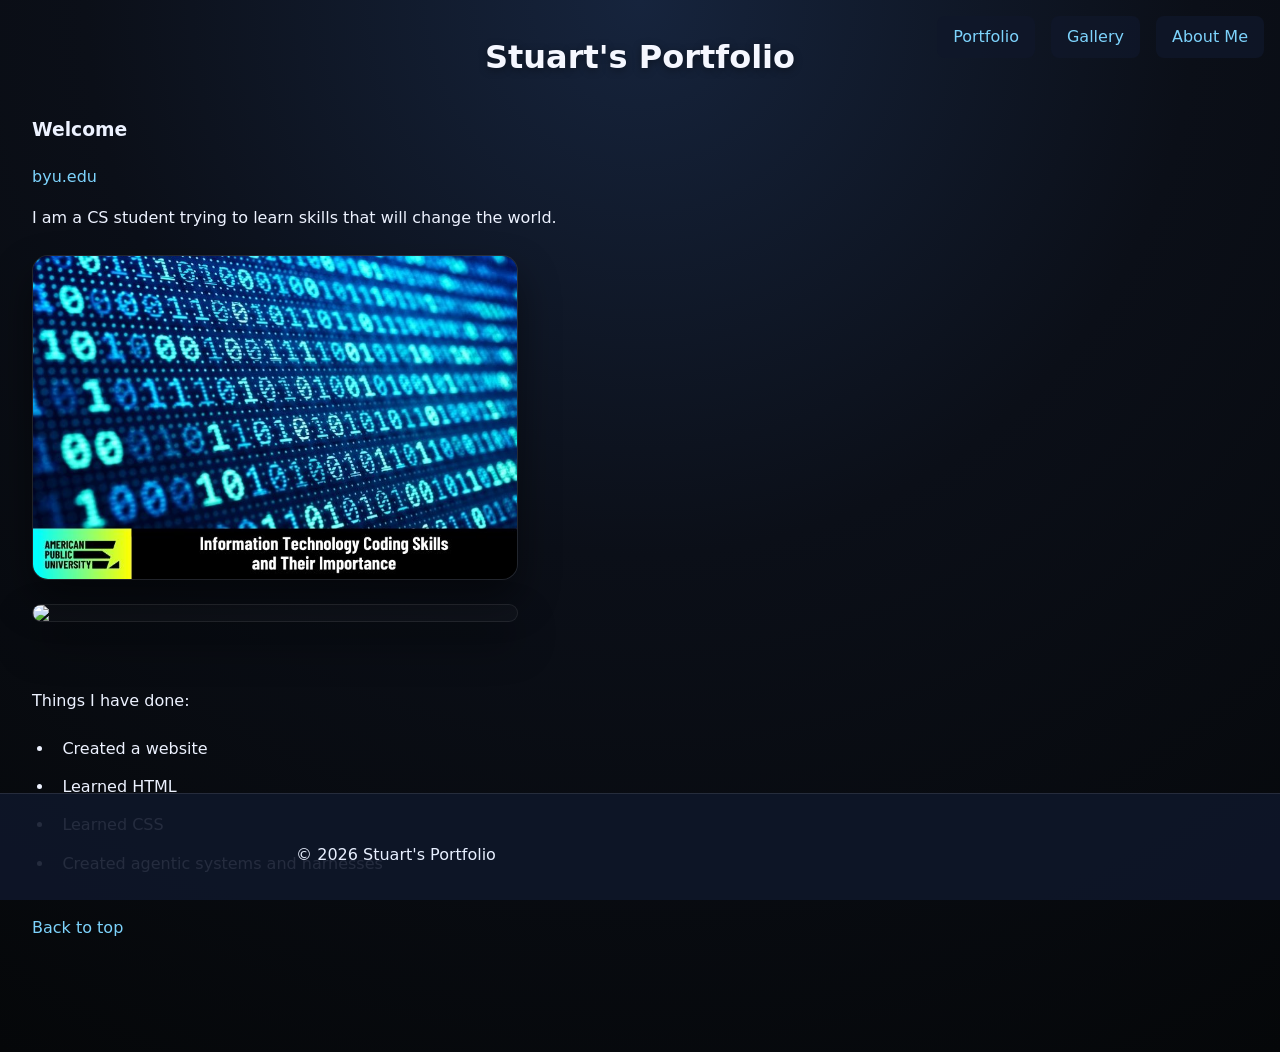
==== index.html @ fbf5fbe2 "Initial commit" ====
<!doctype html>
<html lang="en">
  <head>
    <meta charset="UTF-8" />
    <title>Stuart's portfolio</title>
    <link rel="stylesheet" href="css/styles.css" />
  </head>
  <body>
    <nav>
      <a href="index.html">Portfolio</a>
      <a href="html/gallery.html">Gallery</a>
      <a href="html/aboutme.html">About Me</a>
    </nav>
    <header>
      <h1>Stuart's Portfolio</h1>
    </header>
    <main>
      <a id="top"></a>
      <h3>Welcome</h3>
      <a href="byu.edu">byu.edu</a>
      <p>
        I am a CS student trying to learn skills that will change the world.
      </p>
      <img width="40%" src="images/coding-skills-apu.jpg"/>
      <img width="40%" src="https://img-cdn.inc.com/image/upload/f_webp,c_fit,w_1920,q_auto/images/panoramic/getty_485008244_105123.jpg" />
      <br />
      <p>Things I have done:</p>
      <ul>
        <li>Created a website</li>
        <li>Learned HTML</li>
        <li>Learned CSS</li>
        <li>Created agentic systems and harnesses</li>
      </ul>
      <p><a href="#top">Back to top</a></p>
    </main>
    <footer>
      <p>&copy; 2026 Stuart's Portfolio</p>
    </footer>
  </body>
</html>
<!--  -->
---- css/styles.css ----
:root {
  color-scheme: dark;
  color: #e8f0ff;
  background: #0b0f18;
}
* {
  box-sizing: border-box;
}
body {
  margin: 0;
  min-height: 100vh;
  font-family:
    system-ui,
    -apple-system,
    BlinkMacSystemFont,
    "Segoe UI",
    sans-serif;
  background: radial-gradient(
    circle at top,
    #16243d 0%,
    #0b0f18 45%,
    #050709 100%
  );
  color: #edf2ff;
  line-height: 1.6;
  padding: 2rem;
}
h1,
h3 {
  margin-top: 0;
}
h1 {
  color: #f5f7ff;
  text-shadow: 0 2px 8px rgba(0, 0, 0, 0.4);
}
a {
  color: #7dd3fc;
  text-decoration: none;
}
a:hover {
  color: #c7f9ff;
  text-decoration: underline;
}
p,
li {
  max-width: 760px;
}
li {
  transition:
    background 0.25s ease,
    color 0.25s ease;
  padding: 0.4rem 0.5rem;
  border-radius: 0.75rem;
}
li:hover {
  background: rgba(125, 211, 252, 0.15);
  color: #eaf7ff;
  text-decoration: underline;
}
ul {
  padding-left: 1.4rem;
}
img {
  display: block;
  max-width: 100%;
  margin: 1.5rem 0;
  border-radius: 1rem;
  box-shadow: 0 20px 40px rgba(0, 0, 0, 0.45);
  border: 1px solid rgba(255, 255, 255, 0.08);
  background: rgba(255, 255, 255, 0.02);
}
p:last-of-type {
  margin-top: 2rem;
}

.gallery-page {
  max-width: 980px;
  margin: 0 auto;
}

.carousel {
  position: relative;
  overflow: hidden;
  border-radius: 1.5rem;
  border: 1px solid rgba(255, 255, 255, 0.1);
  background: rgba(255, 255, 255, 0.03);
  box-shadow: 0 30px 70px rgba(0, 0, 0, 0.35);
  margin-top: 2rem;
}

.carousel-track {
  position: relative;
  min-height: 420px;
}

.carousel-image {
  position: absolute;
  inset: 0;
  width: 100%;
  height: 100%;
  object-fit: cover;
  opacity: 0;
  transition: opacity 0.45s ease;
}

.carousel-image.active {
  opacity: 1;
}

.carousel-button {
  position: absolute;
  top: 50%;
  transform: translateY(-50%);
  width: 3rem;
  height: 3rem;
  border: none;
  border-radius: 999px;
  background: rgba(15, 23, 42, 0.85);
  color: #e8f0ff;
  font-size: 1.5rem;
  cursor: pointer;
  box-shadow: 0 12px 24px rgba(0, 0, 0, 0.3);
}

.carousel-button:hover {
  background: rgba(29, 78, 216, 0.9);
}

.carousel-button--prev {
  left: 1rem;
}

.carousel-button--next {
  right: 1rem;
}

.carousel-indicators {
  display: flex;
  justify-content: center;
  gap: 0.5rem;
  padding: 1rem;
}

.indicator-button {
  width: 0.9rem;
  height: 0.9rem;
  border-radius: 50%;
  border: none;
  background: rgba(255, 255, 255, 0.3);
  cursor: pointer;
  transition:
    background 0.2s ease,
    transform 0.2s ease;
}

.indicator-button.active {
  background: #7dd3fc;
  transform: scale(1.2);
}

.indicator-button:hover {
  background: rgba(125, 211, 252, 0.7);
}

nav {
  position: absolute;
  top: 1rem;
  right: 1rem;
  display: flex;
  gap: 1rem;
}

nav a {
  padding: 0.5rem 1rem;
  background: rgba(15, 23, 42, 0.8);
  border-radius: 0.5rem;
  transition: background 0.2s ease;
}

nav a:hover {
  background: rgba(29, 78, 216, 0.9);
}

header {
  margin-bottom: 2rem;
  text-align: center;
}

main {
  padding-bottom: 4rem; /* space for footer */
}

footer {
  position: fixed;
  bottom: 0;
  left: 0;
  width: 100%;
  background: rgba(15, 23, 42, 0.9);
  color: #e8f0ff;
  text-align: center;
  padding: 1rem;
  border-top: 1px solid rgba(255, 255, 255, 0.1);
}

/*  */
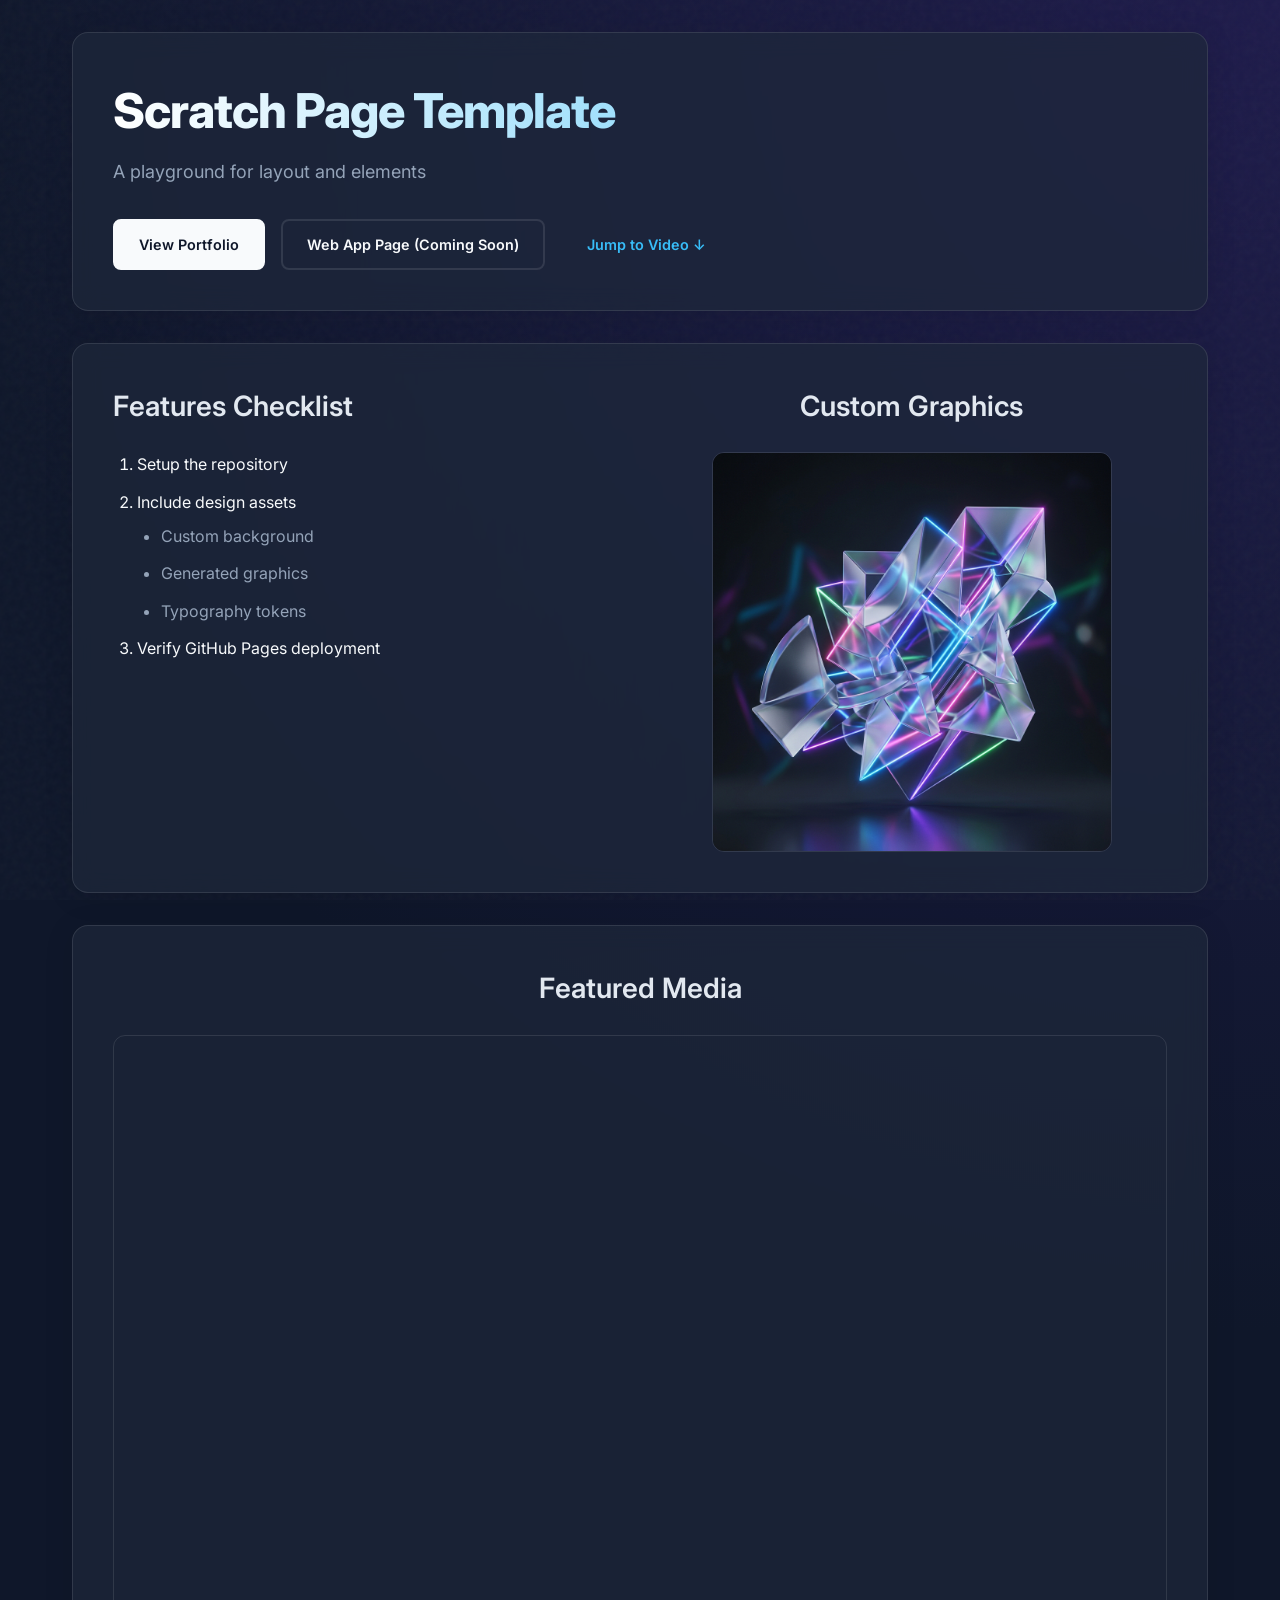
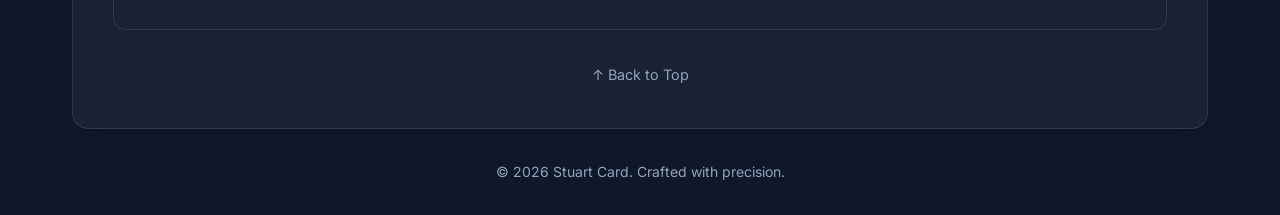
==== commit 7365bdf3: "First round of prompts, got the portfolio page and scratch page" ====
--- a/index.html
+++ b/index.html
@@ -1,41 +1,74 @@
-<!doctype html>
+<!DOCTYPE html>
 <html lang="en">
-  <head>
-    <meta charset="UTF-8" />
-    <title>Stuart's portfolio</title>
-    <link rel="stylesheet" href="css/styles.css" />
-  </head>
-  <body>
-    <nav>
-      <a href="index.html">Portfolio</a>
-      <a href="html/gallery.html">Gallery</a>
-      <a href="html/aboutme.html">About Me</a>
-    </nav>
-    <header>
-      <h1>Stuart's Portfolio</h1>
-    </header>
-    <main>
-      <a id="top"></a>
-      <h3>Welcome</h3>
-      <a href="byu.edu">byu.edu</a>
-      <p>
-        I am a CS student trying to learn skills that will change the world.
-      </p>
-      <img width="40%" src="images/coding-skills-apu.jpg"/>
-      <img width="40%" src="https://img-cdn.inc.com/image/upload/f_webp,c_fit,w_1920,q_auto/images/panoramic/getty_485008244_105123.jpg" />
-      <br />
-      <p>Things I have done:</p>
-      <ul>
-        <li>Created a website</li>
-        <li>Learned HTML</li>
-        <li>Learned CSS</li>
-        <li>Created agentic systems and harnesses</li>
-      </ul>
-      <p><a href="#top">Back to top</a></p>
-    </main>
-    <footer>
-      <p>&copy; 2026 Stuart's Portfolio</p>
-    </footer>
-  </body>
+<head>
+    <meta charset="UTF-8">
+    <meta name="viewport" content="width=device-width, initial-scale=1.0">
+    <title>Scratch Page Template</title>
+    <!-- Link to professional custom CSS -->
+    <link rel="stylesheet" href="css/scratch.css">
+    <!-- Modern typography via Google Fonts -->
+    <link rel="preconnect" href="https://fonts.googleapis.com">
+    <link rel="preconnect" href="https://fonts.gstatic.com" crossorigin>
+    <link href="https://fonts.googleapis.com/css2?family=Inter:wght@300;400;600;800&display=swap" rel="stylesheet">
+</head>
+<body>
+    <div class="background-overlay"></div>
+    <div class="container">
+        
+        <header class="glass-panel main-header">
+            <h1>Scratch Page Template</h1>
+            <p class="subtitle">A playground for layout and elements</p>
+            <nav class="nav-links">
+                <!-- Navigation back to portfolio -->
+                <a href="portfolio.html" class="btn">View Portfolio</a>
+                <!-- Placeholder for Web App Page -->
+                <a href="#" class="btn btn-outline">Web App Page (Coming Soon)</a>
+                <!-- On-page anchor trigger -->
+                <a href="#video-section" class="btn btn-ghost">Jump to Video ↓</a>
+            </nav>
+        </header>
+
+        <main>
+            <section class="glass-panel layout-grid">
+                <!-- Ordered list with embedded unordered list -->
+                <div class="content-block list-container">
+                    <h2>Features Checklist</h2>
+                    <ol>
+                        <li>Setup the repository</li>
+                        <li>Include design assets
+                            <ul>
+                                <li>Custom background</li>
+                                <li>Generated graphics</li>
+                                <li>Typography tokens</li>
+                            </ul>
+                        </li>
+                        <li>Verify GitHub Pages deployment</li>
+                    </ol>
+                </div>
+
+                <!-- Custom Image (not from Bootstrap) -->
+                <div class="content-block image-container">
+                    <h2>Custom Graphics</h2>
+                    <img src="images/scratch_graphic.png" alt="Abstract 3D Graphic" class="custom-image">
+                </div>
+            </section>
+
+            <!-- YouTube Video Section -->
+            <section id="video-section" class="glass-panel video-section">
+                <h2>Featured Media</h2>
+                <div class="video-wrapper">
+                    <!-- Embedded YouTube iframe -->
+                    <iframe width="560" height="315" src="https://www.youtube.com/embed/jfKfPfyJRdk" title="Lofi Girl - beats to relax/study to" frameborder="0" allow="accelerometer; autoplay; clipboard-write; encrypted-media; gyroscope; picture-in-picture; web-share" referrerpolicy="strict-origin-when-cross-origin" allowfullscreen></iframe>
+                </div>
+                <!-- On-page anchor target back to top -->
+                <a href="#" class="back-to-top">↑ Back to Top</a>
+            </section>
+            
+        </main>
+        
+        <footer>
+            <p>&copy; 2026 Stuart Card. Crafted with precision.</p>
+        </footer>
+    </div>
+</body>
 </html>
-<!--  -->
--- a/css/scratch.css
+++ b/css/scratch.css
@@ -0,0 +1,242 @@
+/* 
+  Custom CSS for Scratch Page
+  Ensuring a premium, "cinematic" 1:1 pixel-perfect design
+  with a dynamic, responsive layout.
+*/
+
+:root {
+    --bg-color: #0f172a;
+    --text-primary: #f8fafc;
+    --text-secondary: #94a3b8;
+    --accent-glow: rgba(56, 189, 248, 0.5);
+    --accent-solid: #38bdf8;
+    --glass-bg: rgba(30, 41, 59, 0.7);
+    --glass-border: rgba(255, 255, 255, 0.1);
+    --transition-speed: 0.3s;
+}
+
+* {
+    margin: 0;
+    padding: 0;
+    box-sizing: border-box;
+}
+
+html {
+    scroll-behavior: smooth;
+}
+
+body {
+    font-family: 'Inter', sans-serif;
+    background-color: var(--bg-color);
+    color: var(--text-primary);
+    line-height: 1.6;
+    overflow-x: hidden;
+    position: relative;
+    /* Custom background image/gradient */
+    background: radial-gradient(circle at top right, #1e1b4b, #0f172a 60%);
+    min-height: 100vh;
+}
+
+.background-overlay {
+    position: fixed;
+    top: 0;
+    left: 0;
+    width: 100vw;
+    height: 100vh;
+    background: url('data:image/svg+xml;utf8,<svg viewBox="0 0 200 200" xmlns="http://www.w3.org/2000/svg"><filter id="noiseFilter"><feTurbulence type="fractalNoise" baseFrequency="0.65" numOctaves="3" stitchTiles="stitch"/></filter><rect width="100%" height="100%" filter="url(%23noiseFilter)" opacity="0.03"/></svg>');
+    pointer-events: none;
+    z-index: 0;
+}
+
+.container {
+    max-width: 1200px;
+    margin: 0 auto;
+    padding: 2rem;
+    position: relative;
+    z-index: 1;
+}
+
+/* Glassmorphism Panels */
+.glass-panel {
+    background: var(--glass-bg);
+    backdrop-filter: blur(12px);
+    -webkit-backdrop-filter: blur(12px);
+    border: 1px solid var(--glass-border);
+    border-radius: 16px;
+    padding: 2.5rem;
+    margin-bottom: 2rem;
+    box-shadow: 0 4px 30px rgba(0, 0, 0, 0.1);
+    transform: translateY(0);
+    transition: transform var(--transition-speed), box-shadow var(--transition-speed);
+}
+
+.glass-panel:hover {
+    transform: translateY(-5px);
+    box-shadow: 0 10px 40px rgba(0, 0, 0, 0.3);
+}
+
+/* Typography */
+h1 {
+    font-size: 3rem;
+    font-weight: 800;
+    letter-spacing: -1px;
+    margin-bottom: 0.5rem;
+    background: linear-gradient(to right, #fff, var(--accent-solid));
+    -webkit-background-clip: text;
+    -webkit-text-fill-color: transparent;
+}
+
+h2 {
+    font-size: 1.75rem;
+    font-weight: 600;
+    margin-bottom: 1.5rem;
+    color: #e2e8f0;
+}
+
+.subtitle {
+    font-size: 1.125rem;
+    color: var(--text-secondary);
+    margin-bottom: 2rem;
+}
+
+/* Buttons */
+.nav-links {
+    display: flex;
+    gap: 1rem;
+    flex-wrap: wrap;
+}
+
+.btn {
+    display: inline-block;
+    padding: 0.75rem 1.5rem;
+    border-radius: 8px;
+    text-decoration: none;
+    font-weight: 600;
+    font-size: 0.9rem;
+    transition: all var(--transition-speed);
+    cursor: pointer;
+}
+
+.btn {
+    background: var(--text-primary);
+    color: var(--bg-color);
+    border: 2px solid var(--text-primary);
+}
+
+.btn:hover {
+    background: transparent;
+    color: var(--text-primary);
+    box-shadow: 0 0 15px var(--accent-glow);
+}
+
+.btn-outline {
+    background: transparent;
+    color: var(--text-primary);
+    border: 2px solid var(--glass-border);
+}
+
+.btn-outline:hover {
+    border-color: var(--accent-solid);
+    color: var(--accent-solid);
+}
+
+.btn-ghost {
+    background: transparent;
+    color: var(--accent-solid);
+    border: 2px solid transparent;
+}
+
+.btn-ghost:hover {
+    background: rgba(56, 189, 248, 0.1);
+}
+
+/* Layout Grid */
+.layout-grid {
+    display: grid;
+    grid-template-columns: 1fr;
+    gap: 2rem;
+}
+
+@media (min-width: 768px) {
+    .layout-grid {
+        grid-template-columns: 1fr 1fr;
+    }
+}
+
+/* Lists */
+.list-container ol {
+    padding-left: 1.5rem;
+    color: var(--text-primary);
+}
+
+.list-container li {
+    margin-bottom: 0.75rem;
+}
+
+.list-container ul {
+    margin-top: 0.5rem;
+    padding-left: 1.5rem;
+    color: var(--text-secondary);
+    list-style-type: disc;
+}
+
+/* Images */
+.image-container {
+    display: flex;
+    flex-direction: column;
+    align-items: center;
+}
+
+.custom-image {
+    width: 100%;
+    max-width: 400px;
+    border-radius: 12px;
+    border: 1px solid var(--glass-border);
+    transition: transform var(--transition-speed);
+}
+
+.custom-image:hover {
+    transform: scale(1.02);
+}
+
+/* Video Section */
+.video-section {
+    text-align: center;
+}
+
+.video-wrapper {
+    position: relative;
+    padding-bottom: 56.25%; /* 16:9 Aspect Ratio */
+    height: 0;
+    overflow: hidden;
+    max-width: 100%;
+    border-radius: 12px;
+    border: 1px solid var(--glass-border);
+    margin-bottom: 2rem;
+}
+
+.video-wrapper iframe {
+    position: absolute;
+    top: 0;
+    left: 0;
+    width: 100%;
+    height: 100%;
+}
+
+.back-to-top {
+    color: var(--text-secondary);
+    text-decoration: none;
+    font-size: 0.9rem;
+    transition: color 0.2s;
+}
+
+.back-to-top:hover {
+    color: var(--accent-solid);
+}
+
+footer {
+    text-align: center;
+    color: var(--text-secondary);
+    font-size: 0.875rem;
+    margin-top: 2rem;
+}
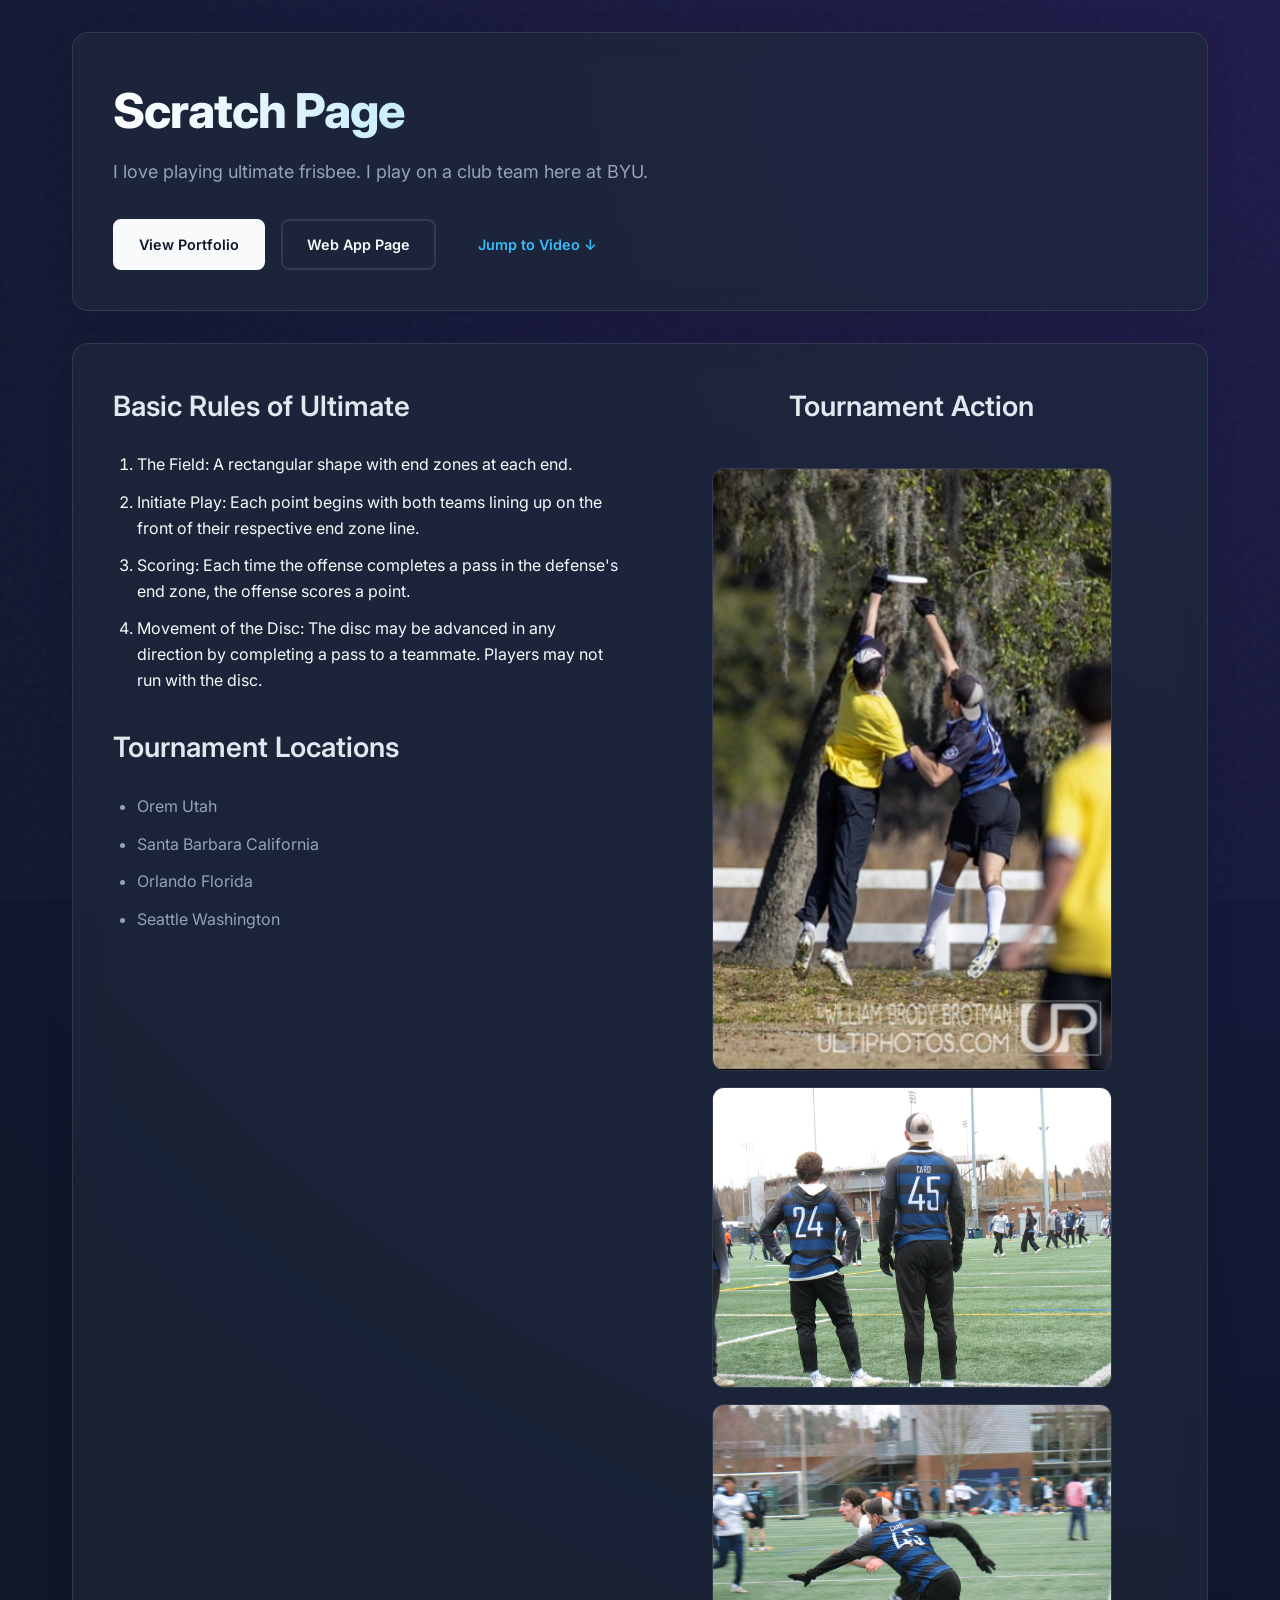
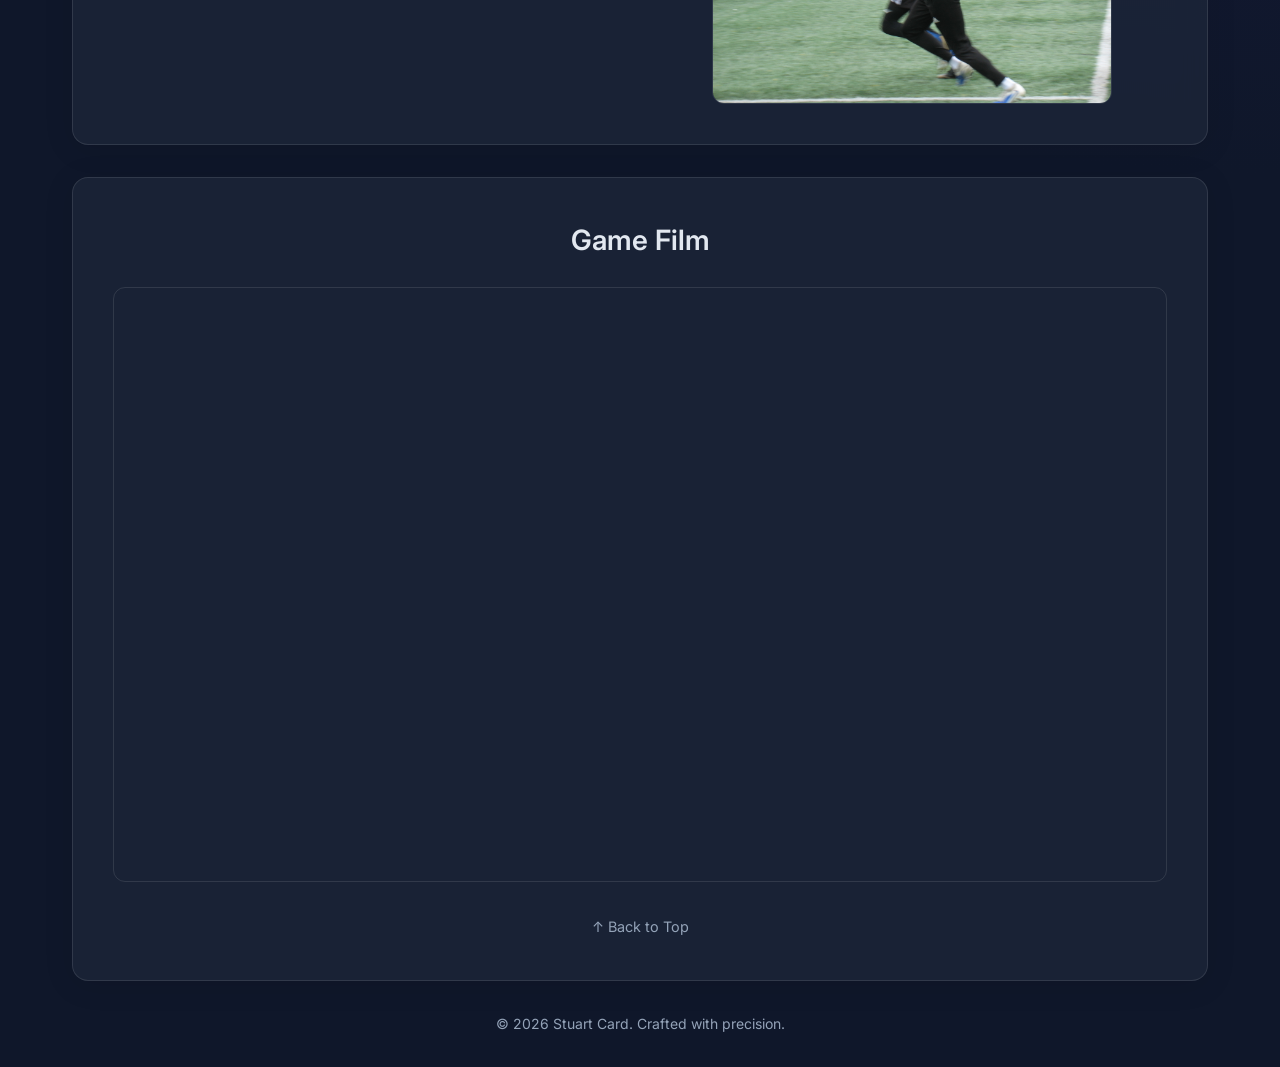
==== commit 2c5e07f5: "Next update" ====
--- a/index.html
+++ b/index.html
@@ -16,13 +16,13 @@
     <div class="container">
         
         <header class="glass-panel main-header">
-            <h1>Scratch Page Template</h1>
-            <p class="subtitle">A playground for layout and elements</p>
+            <h1>Scratch Page</h1>
+            <p class="subtitle">I love playing ultimate frisbee. I play on a club team here at BYU. </p>
             <nav class="nav-links">
                 <!-- Navigation back to portfolio -->
                 <a href="portfolio.html" class="btn">View Portfolio</a>
                 <!-- Placeholder for Web App Page -->
-                <a href="#" class="btn btn-outline">Web App Page (Coming Soon)</a>
+                <a href="#" class="btn btn-outline">Web App Page</a>
                 <!-- On-page anchor trigger -->
                 <a href="#video-section" class="btn btn-ghost">Jump to Video ↓</a>
             </nav>
@@ -30,35 +30,40 @@
 
         <main>
             <section class="glass-panel layout-grid">
-                <!-- Ordered list with embedded unordered list -->
+                <!-- Separate ordered and unordered lists -->
                 <div class="content-block list-container">
-                    <h2>Features Checklist</h2>
+                    <h2>Basic Rules of Ultimate</h2>
                     <ol>
-                        <li>Setup the repository</li>
-                        <li>Include design assets
-                            <ul>
-                                <li>Custom background</li>
-                                <li>Generated graphics</li>
-                                <li>Typography tokens</li>
-                            </ul>
-                        </li>
-                        <li>Verify GitHub Pages deployment</li>
+                        <li>The Field: A rectangular shape with end zones at each end.</li>
+                        <li>Initiate Play: Each point begins with both teams lining up on the front of their respective end zone line.</li>
+                        <li>Scoring: Each time the offense completes a pass in the defense's end zone, the offense scores a point.</li>
+                        <li>Movement of the Disc: The disc may be advanced in any direction by completing a pass to a teammate. Players may not run with the disc.</li>
                     </ol>
+
+                    <h2 style="margin-top: 2rem;">Tournament Locations</h2>
+                    <ul>
+                        <li>Orem Utah</li>
+                        <li>Santa Barbara California</li>
+                        <li>Orlando Florida</li>
+                        <li>Seattle Washington</li>
+                    </ul>
                 </div>
 
-                <!-- Custom Image (not from Bootstrap) -->
-                <div class="content-block image-container">
-                    <h2>Custom Graphics</h2>
-                    <img src="images/scratch_graphic.png" alt="Abstract 3D Graphic" class="custom-image">
+                <!-- Frisbee Images -->
+                <div class="content-block image-container" style="gap: 1rem;">
+                    <h2>Tournament Action</h2>
+                    <img src="images/frisbee1.jpg" alt="Frisbee Match 1" class="custom-image">
+                    <img src="images/frisbee2.JPG" alt="Frisbee Match 2" class="custom-image">
+                    <img src="images/frisbee3.JPG" alt="Frisbee Match 3" class="custom-image">
                 </div>
             </section>
 
             <!-- YouTube Video Section -->
             <section id="video-section" class="glass-panel video-section">
-                <h2>Featured Media</h2>
+                <h2>Game Film</h2>
                 <div class="video-wrapper">
                     <!-- Embedded YouTube iframe -->
-                    <iframe width="560" height="315" src="https://www.youtube.com/embed/jfKfPfyJRdk" title="Lofi Girl - beats to relax/study to" frameborder="0" allow="accelerometer; autoplay; clipboard-write; encrypted-media; gyroscope; picture-in-picture; web-share" referrerpolicy="strict-origin-when-cross-origin" allowfullscreen></iframe>
+                    <iframe width="560" height="315" src="https://www.youtube.com/embed/3ayx27440aU?si=di6JoOdLDUREvtr3" title="YouTube video player" frameborder="0" allow="accelerometer; autoplay; clipboard-write; encrypted-media; gyroscope; picture-in-picture; web-share" referrerpolicy="strict-origin-when-cross-origin" allowfullscreen></iframe>
                 </div>
                 <!-- On-page anchor target back to top -->
                 <a href="#" class="back-to-top">↑ Back to Top</a>
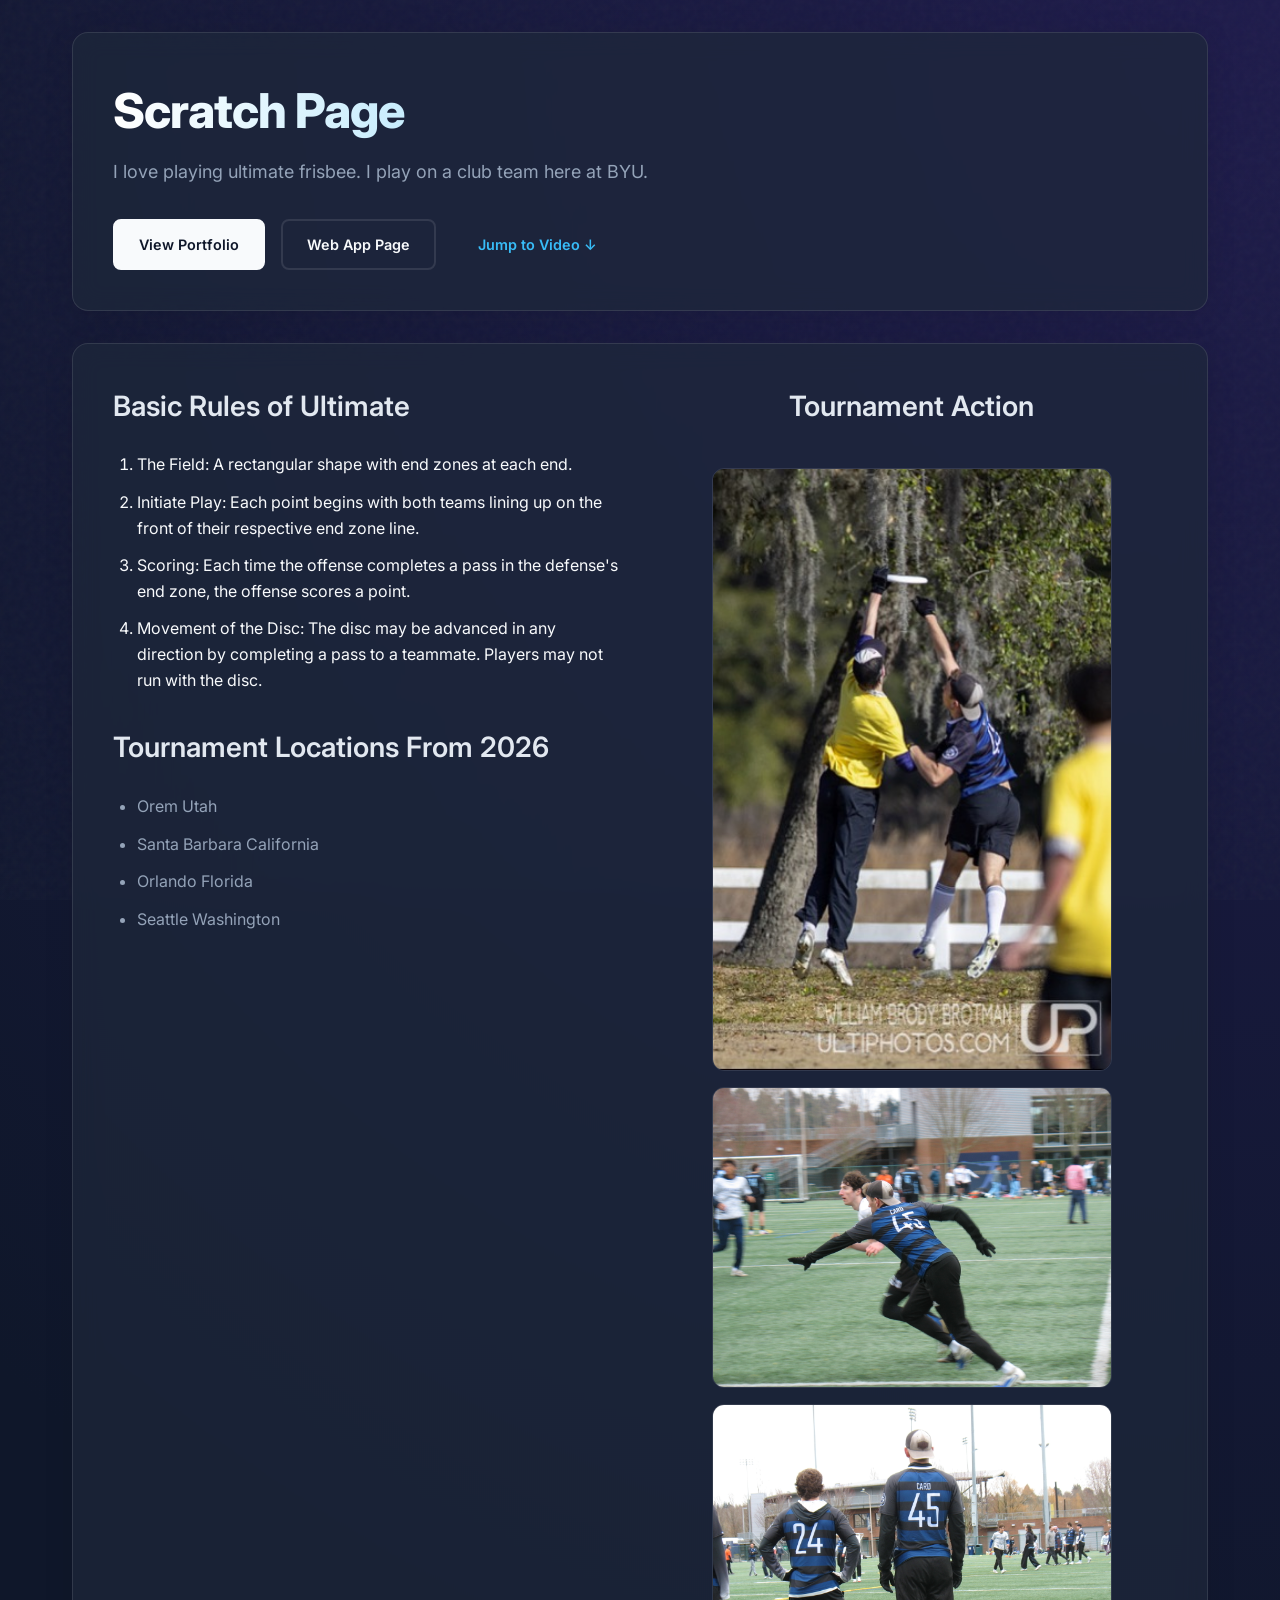
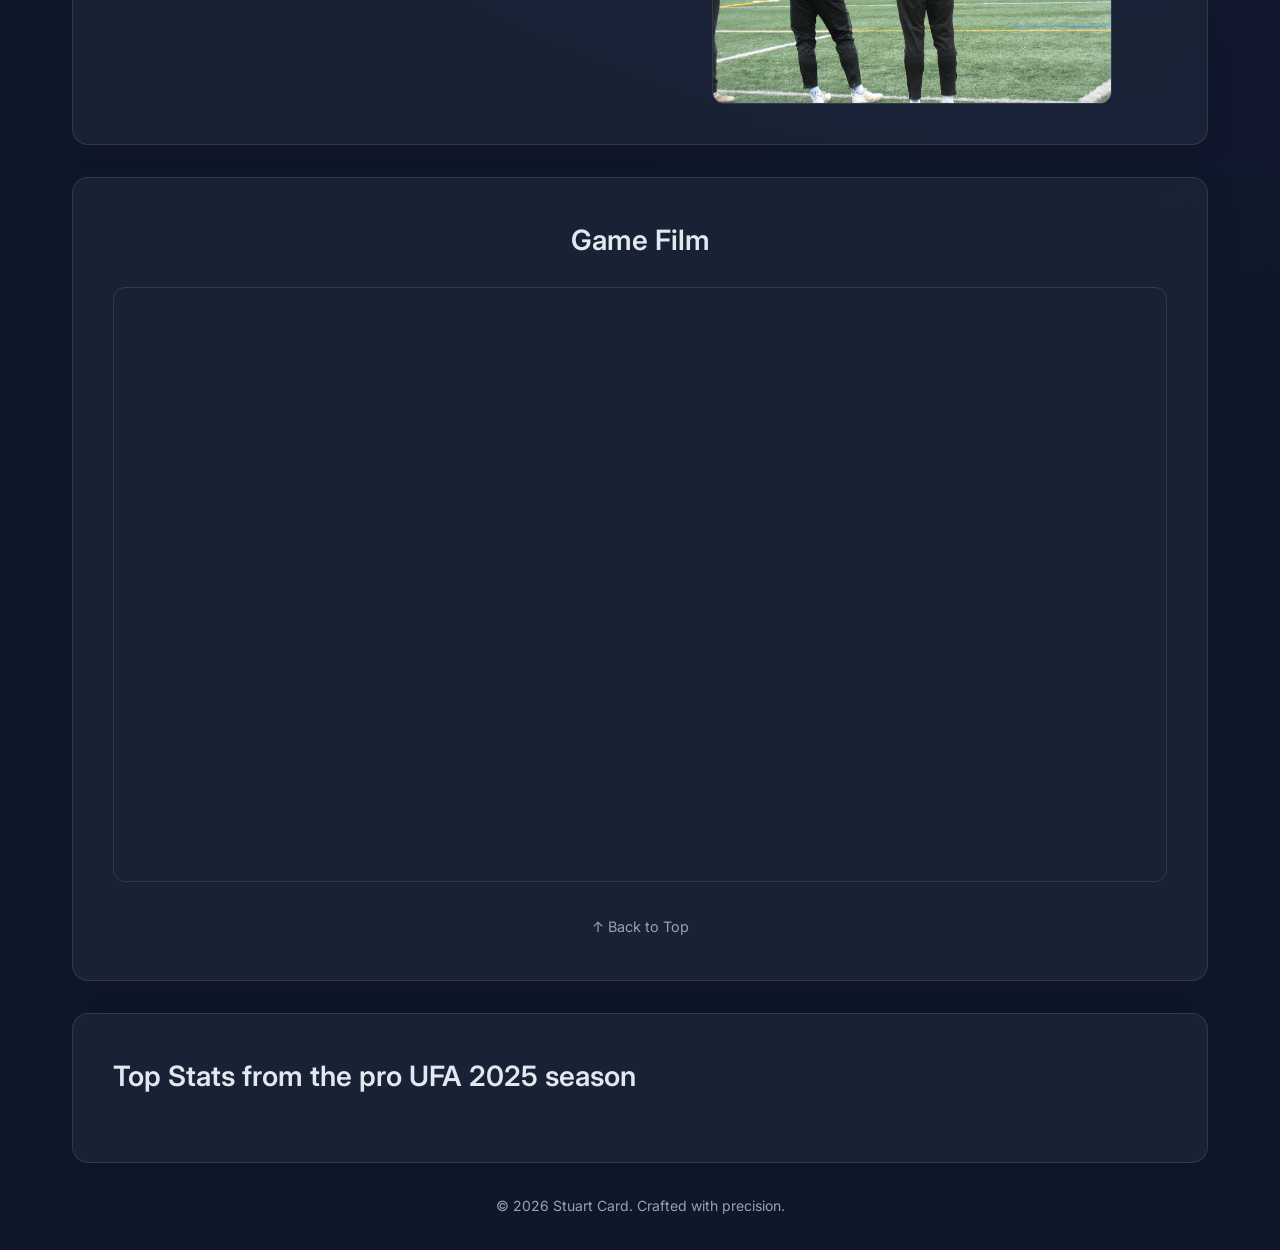
==== commit 07ddabd8: "Added the tableau" ====
--- a/index.html
+++ b/index.html
@@ -40,7 +40,7 @@
                         <li>Movement of the Disc: The disc may be advanced in any direction by completing a pass to a teammate. Players may not run with the disc.</li>
                     </ol>
 
-                    <h2 style="margin-top: 2rem;">Tournament Locations</h2>
+                    <h2 style="margin-top: 2rem;">Tournament Locations From 2026</h2>
                     <ul>
                         <li>Orem Utah</li>
                         <li>Santa Barbara California</li>
@@ -53,8 +53,8 @@
                 <div class="content-block image-container" style="gap: 1rem;">
                     <h2>Tournament Action</h2>
                     <img src="images/frisbee1.jpg" alt="Frisbee Match 1" class="custom-image">
+                    <img src="images/frisbee3.JPG" alt="Frisbee Match 3" class="custom-image">
                     <img src="images/frisbee2.JPG" alt="Frisbee Match 2" class="custom-image">
-                    <img src="images/frisbee3.JPG" alt="Frisbee Match 3" class="custom-image">
                 </div>
             </section>
 
@@ -68,6 +68,13 @@
                 <!-- On-page anchor target back to top -->
                 <a href="#" class="back-to-top">↑ Back to Top</a>
             </section>
+            <!-- Tableau Graph Section -->
+            <section class="glass-panel tableau-section">
+                <h2>Top Stats from the pro UFA 2025 season</h2>
+                <div class="tableau-wrapper" style="width: 100%; overflow: hidden; border-radius: 12px;">
+                    <div class='tableauPlaceholder' id='viz1776900272133' style='position: relative'><noscript><a href='#'><img alt=' ' src='https:&#47;&#47;public.tableau.com&#47;static&#47;images&#47;4F&#47;4FMHZFRBF&#47;1_rss.png' style='border: none' /></a></noscript><object class='tableauViz'  style='display:none;'><param name='host_url' value='https%3A%2F%2Fpublic.tableau.com%2F' /> <param name='embed_code_version' value='3' /> <param name='path' value='shared&#47;4FMHZFRBF' /> <param name='toolbar' value='yes' /><param name='static_image' value='https:&#47;&#47;public.tableau.com&#47;static&#47;images&#47;4F&#47;4FMHZFRBF&#47;1.png' /> <param name='animate_transition' value='yes' /><param name='display_static_image' value='yes' /><param name='display_spinner' value='yes' /><param name='display_overlay' value='yes' /><param name='display_count' value='yes' /><param name='language' value='en-US' /></object></div>                <script type='text/javascript'>                    var divElement = document.getElementById('viz1776900272133');                    var vizElement = divElement.getElementsByTagName('object')[0];                    if ( divElement.offsetWidth > 800 ) { vizElement.style.width='1500px';vizElement.style.height='2027px';} else if ( divElement.offsetWidth > 500 ) { vizElement.style.width='1500px';vizElement.style.height='2027px';} else { vizElement.style.width='100%';vizElement.style.height='2127px';}                     var scriptElement = document.createElement('script');                    scriptElement.src = 'https://public.tableau.com/javascripts/api/viz_v1.js';                    vizElement.parentNode.insertBefore(scriptElement, vizElement);                </script>
+                </div>
+            </section>
             
         </main>
         
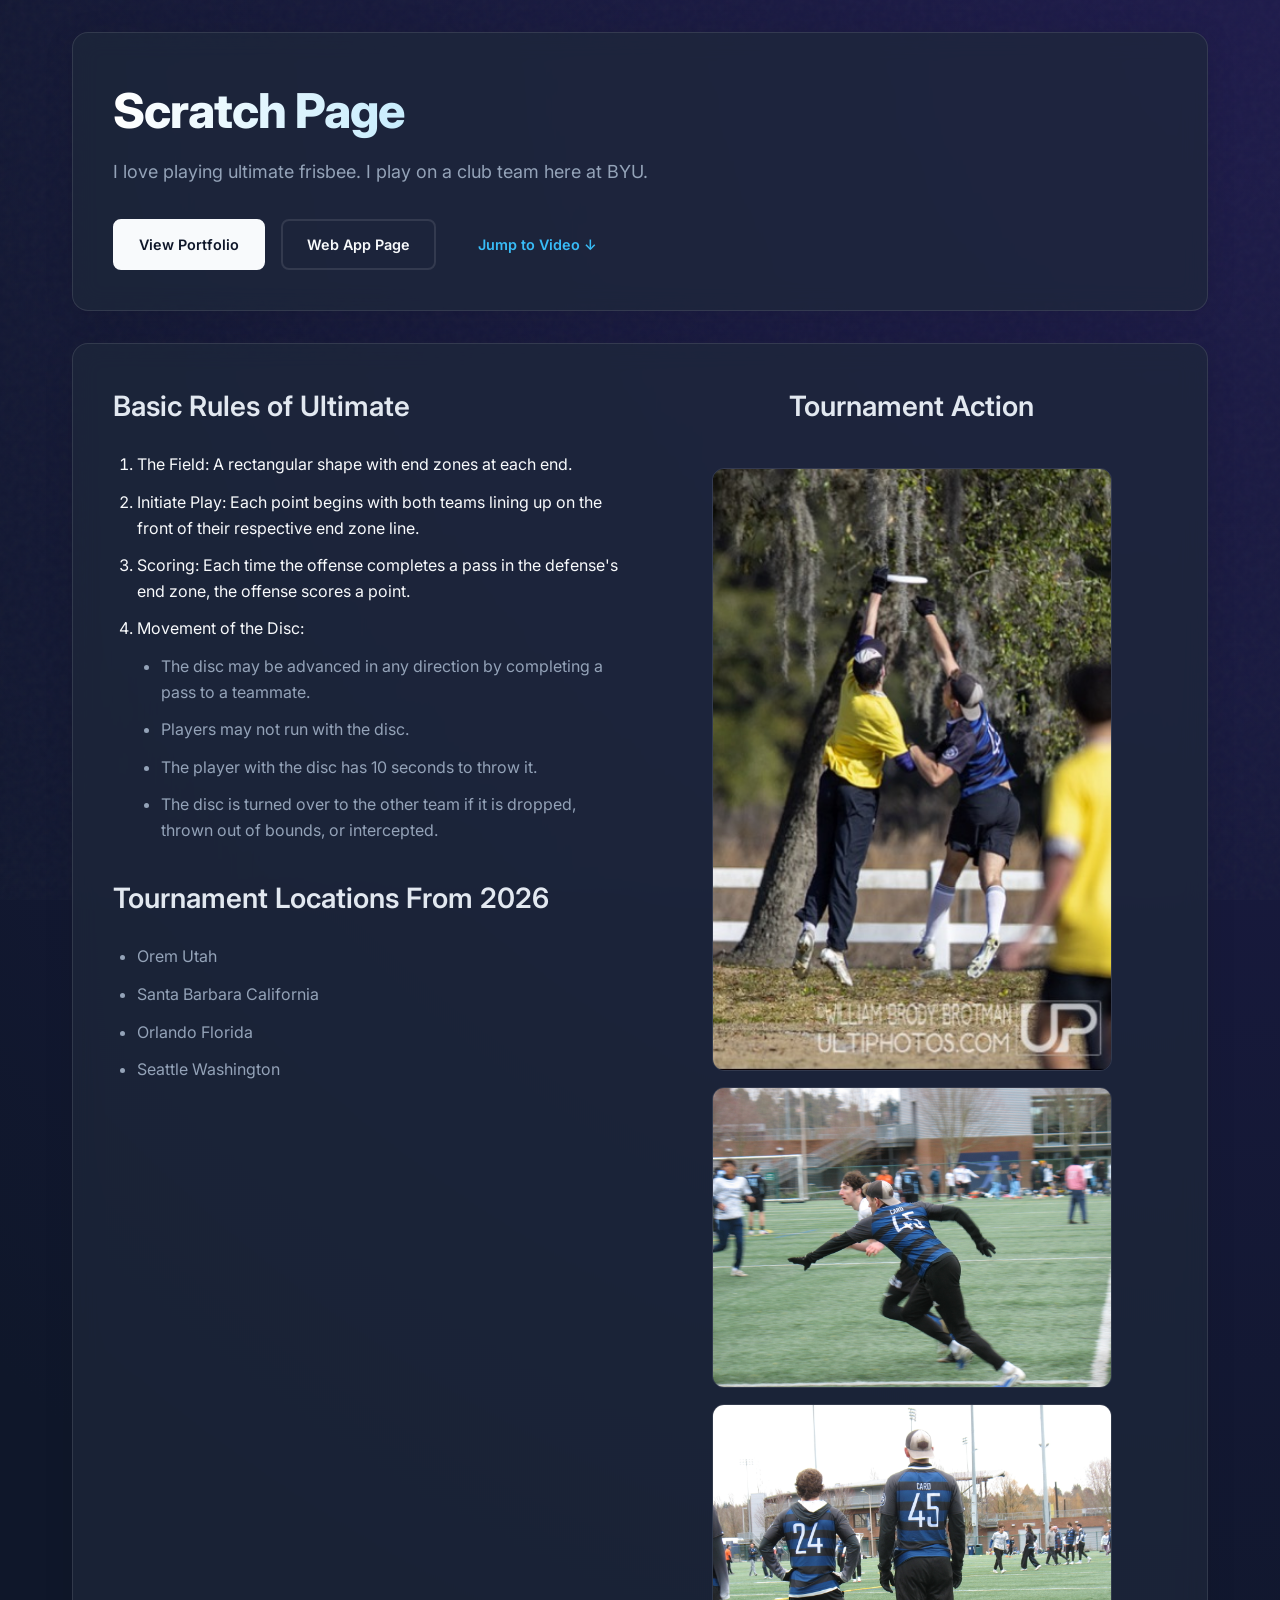
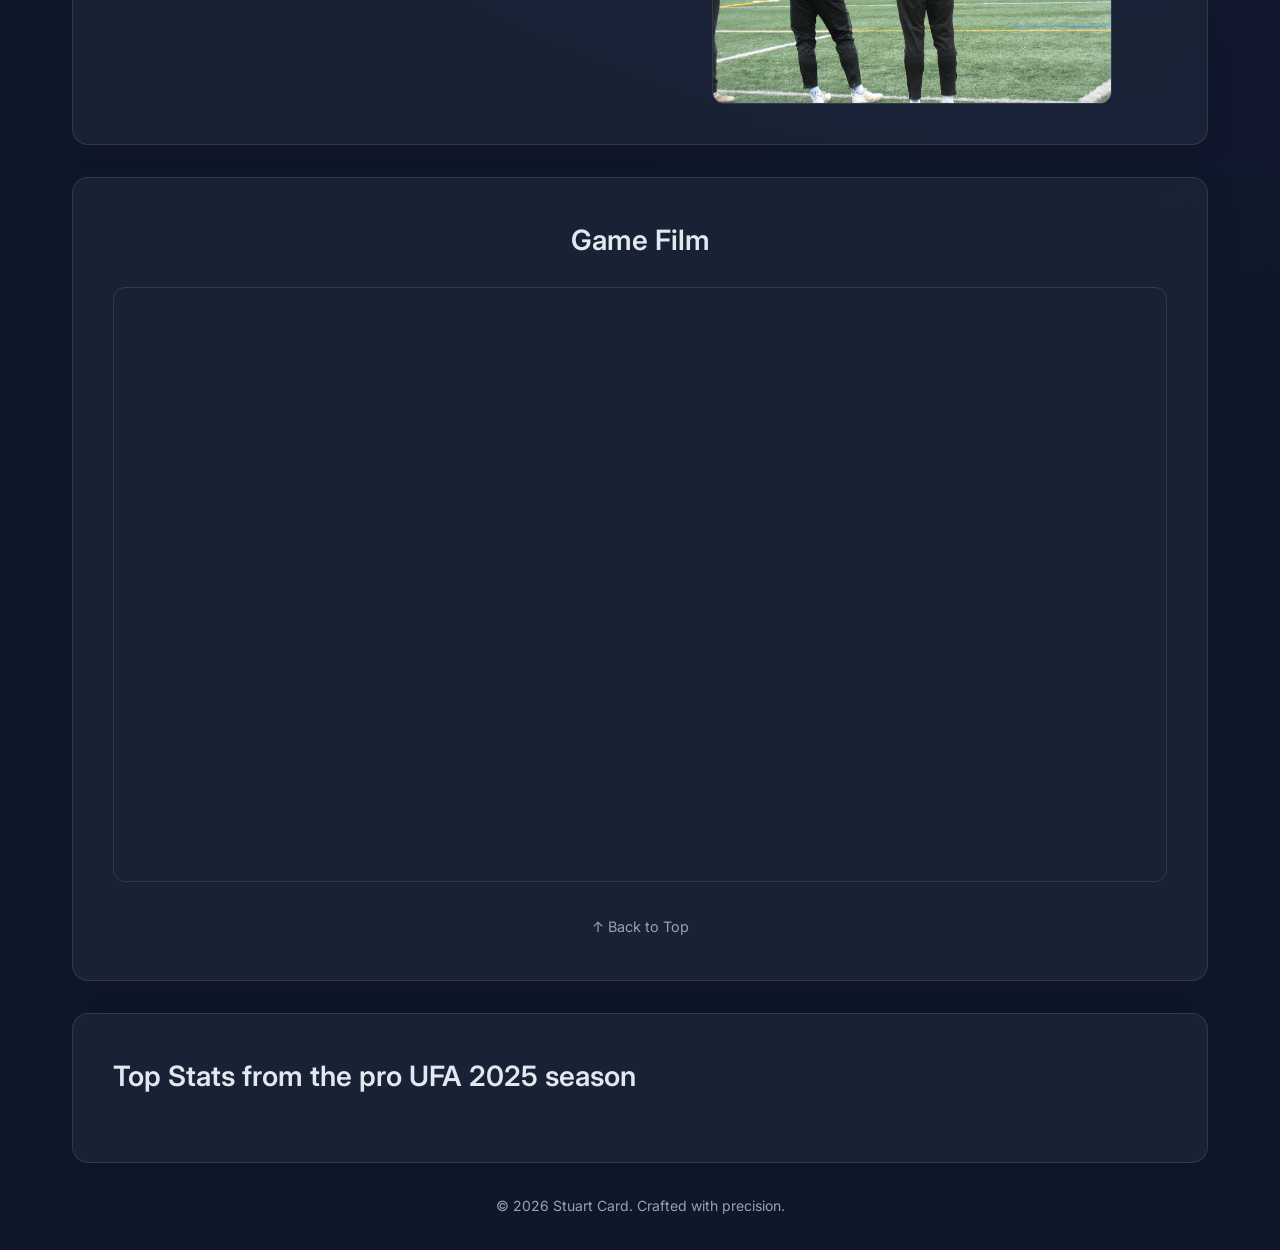
==== commit b6ecaa51: "Fixed the list" ====
--- a/index.html
+++ b/index.html
@@ -37,7 +37,13 @@
                         <li>The Field: A rectangular shape with end zones at each end.</li>
                         <li>Initiate Play: Each point begins with both teams lining up on the front of their respective end zone line.</li>
                         <li>Scoring: Each time the offense completes a pass in the defense's end zone, the offense scores a point.</li>
-                        <li>Movement of the Disc: The disc may be advanced in any direction by completing a pass to a teammate. Players may not run with the disc.</li>
+                        <li>Movement of the Disc:</li>
+                        <ul>
+                            <li>The disc may be advanced in any direction by completing a pass to a teammate.</li>
+                            <li>Players may not run with the disc.</li>
+                            <li>The player with the disc has 10 seconds to throw it.</li>
+                            <li>The disc is turned over to the other team if it is dropped, thrown out of bounds, or intercepted.</li>
+                        </ul>
                     </ol>
 
                     <h2 style="margin-top: 2rem;">Tournament Locations From 2026</h2>
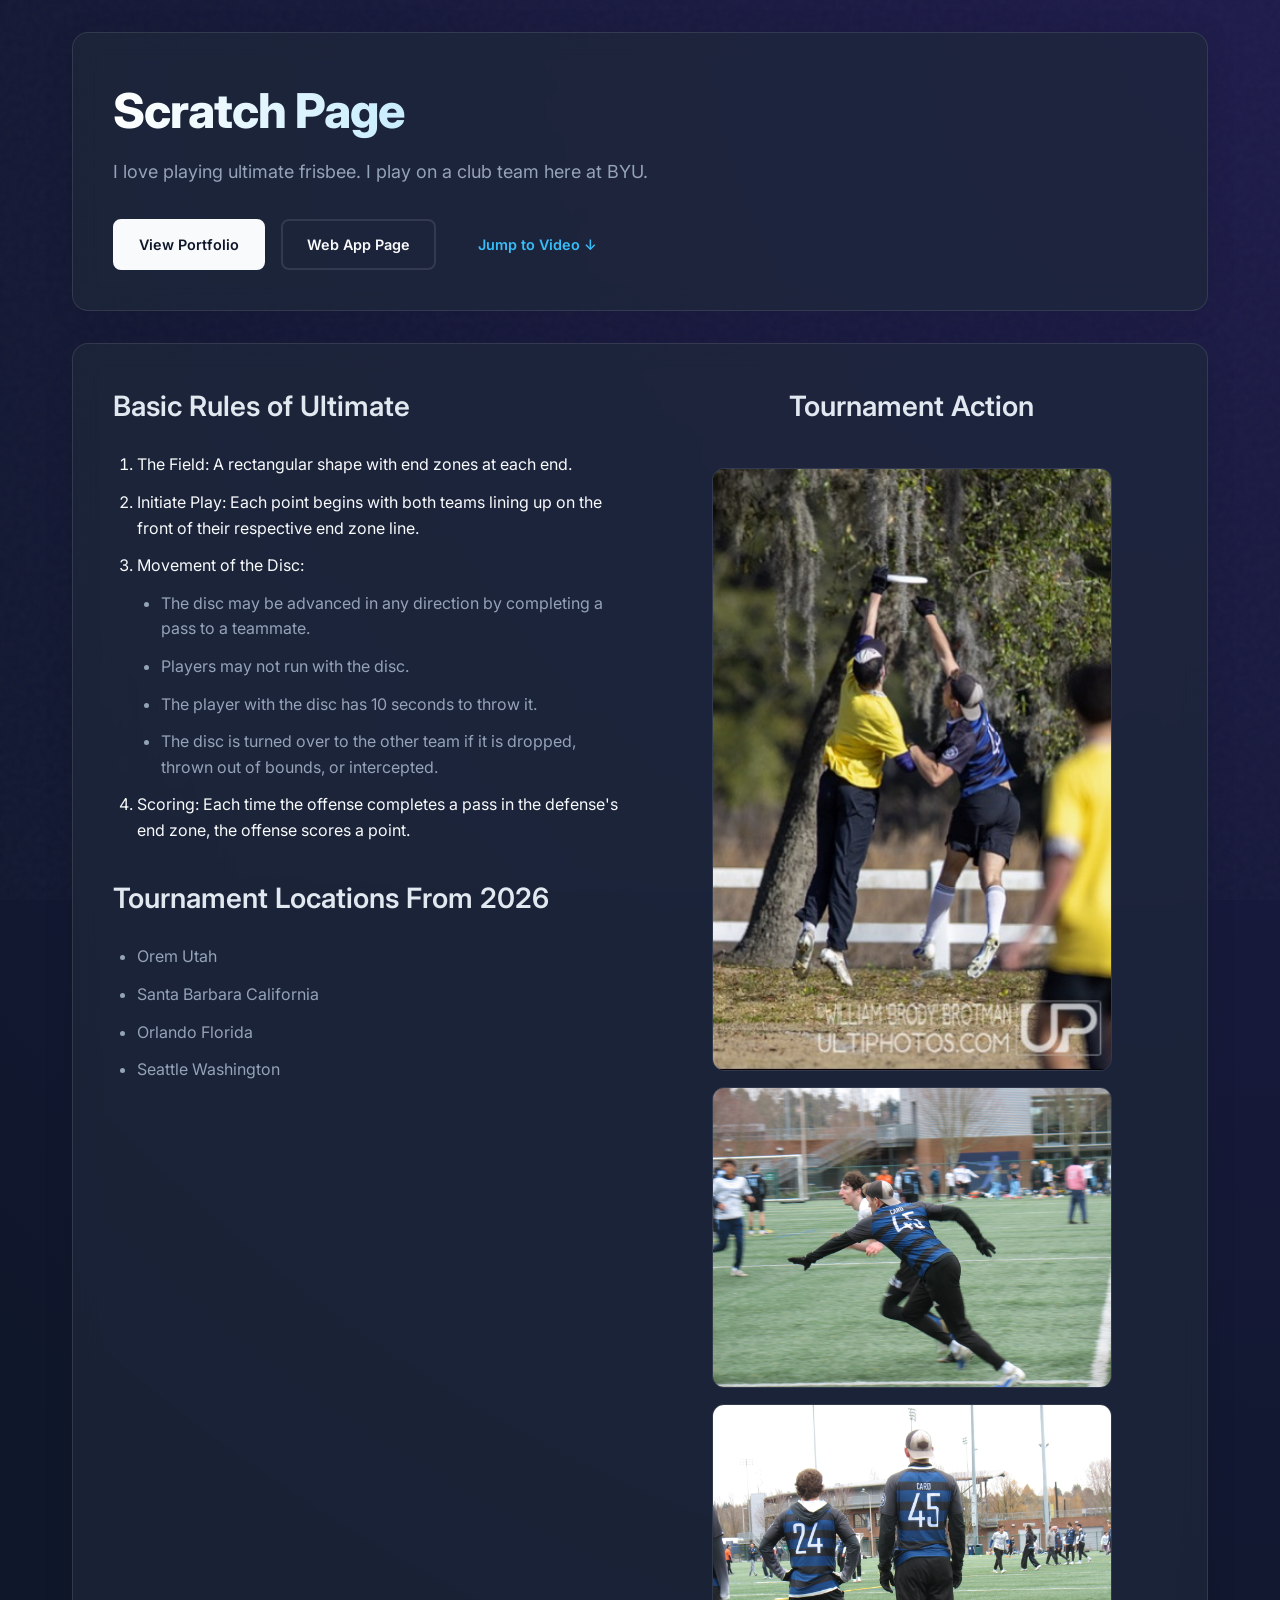
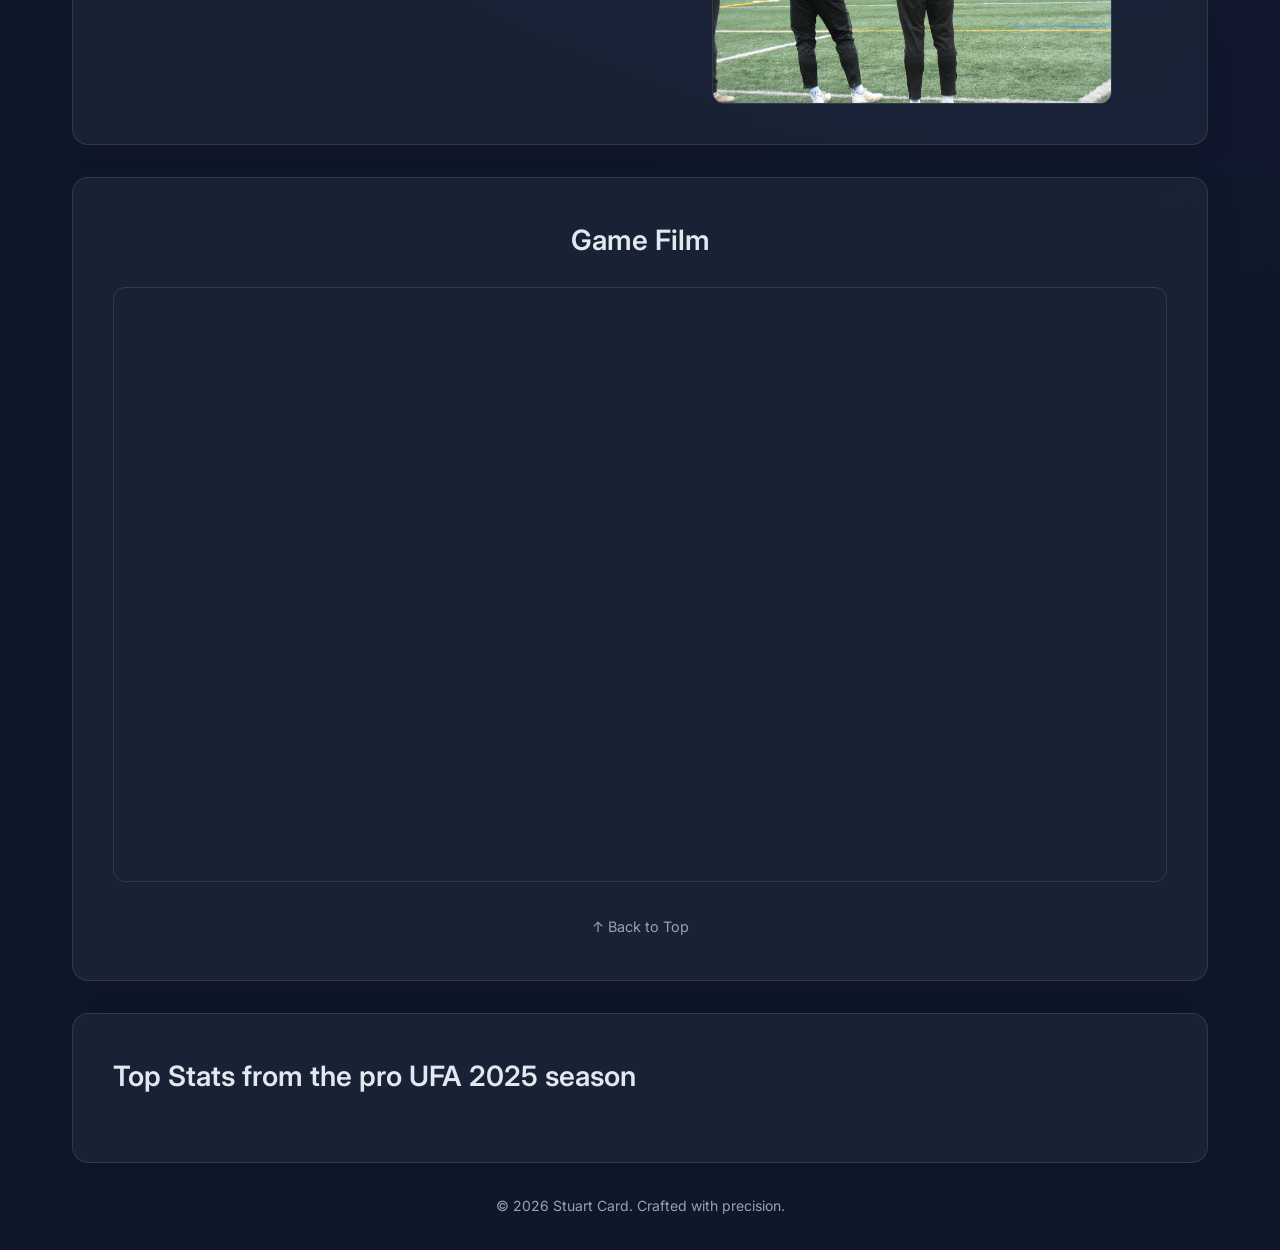
==== commit d8f67b6b: "Finished" ====
--- a/index.html
+++ b/index.html
@@ -21,8 +21,8 @@
             <nav class="nav-links">
                 <!-- Navigation back to portfolio -->
                 <a href="portfolio.html" class="btn">View Portfolio</a>
-                <!-- Placeholder for Web App Page -->
-                <a href="#" class="btn btn-outline">Web App Page</a>
+                <!-- Link to Web App Page -->
+                <a href="app/index.html" class="btn btn-outline">Web App Page</a>
                 <!-- On-page anchor trigger -->
                 <a href="#video-section" class="btn btn-ghost">Jump to Video ↓</a>
             </nav>
@@ -36,7 +36,6 @@
                     <ol>
                         <li>The Field: A rectangular shape with end zones at each end.</li>
                         <li>Initiate Play: Each point begins with both teams lining up on the front of their respective end zone line.</li>
-                        <li>Scoring: Each time the offense completes a pass in the defense's end zone, the offense scores a point.</li>
                         <li>Movement of the Disc:</li>
                         <ul>
                             <li>The disc may be advanced in any direction by completing a pass to a teammate.</li>
@@ -44,6 +43,7 @@
                             <li>The player with the disc has 10 seconds to throw it.</li>
                             <li>The disc is turned over to the other team if it is dropped, thrown out of bounds, or intercepted.</li>
                         </ul>
+                        <li>Scoring: Each time the offense completes a pass in the defense's end zone, the offense scores a point.</li>
                     </ol>
 
                     <h2 style="margin-top: 2rem;">Tournament Locations From 2026</h2>
